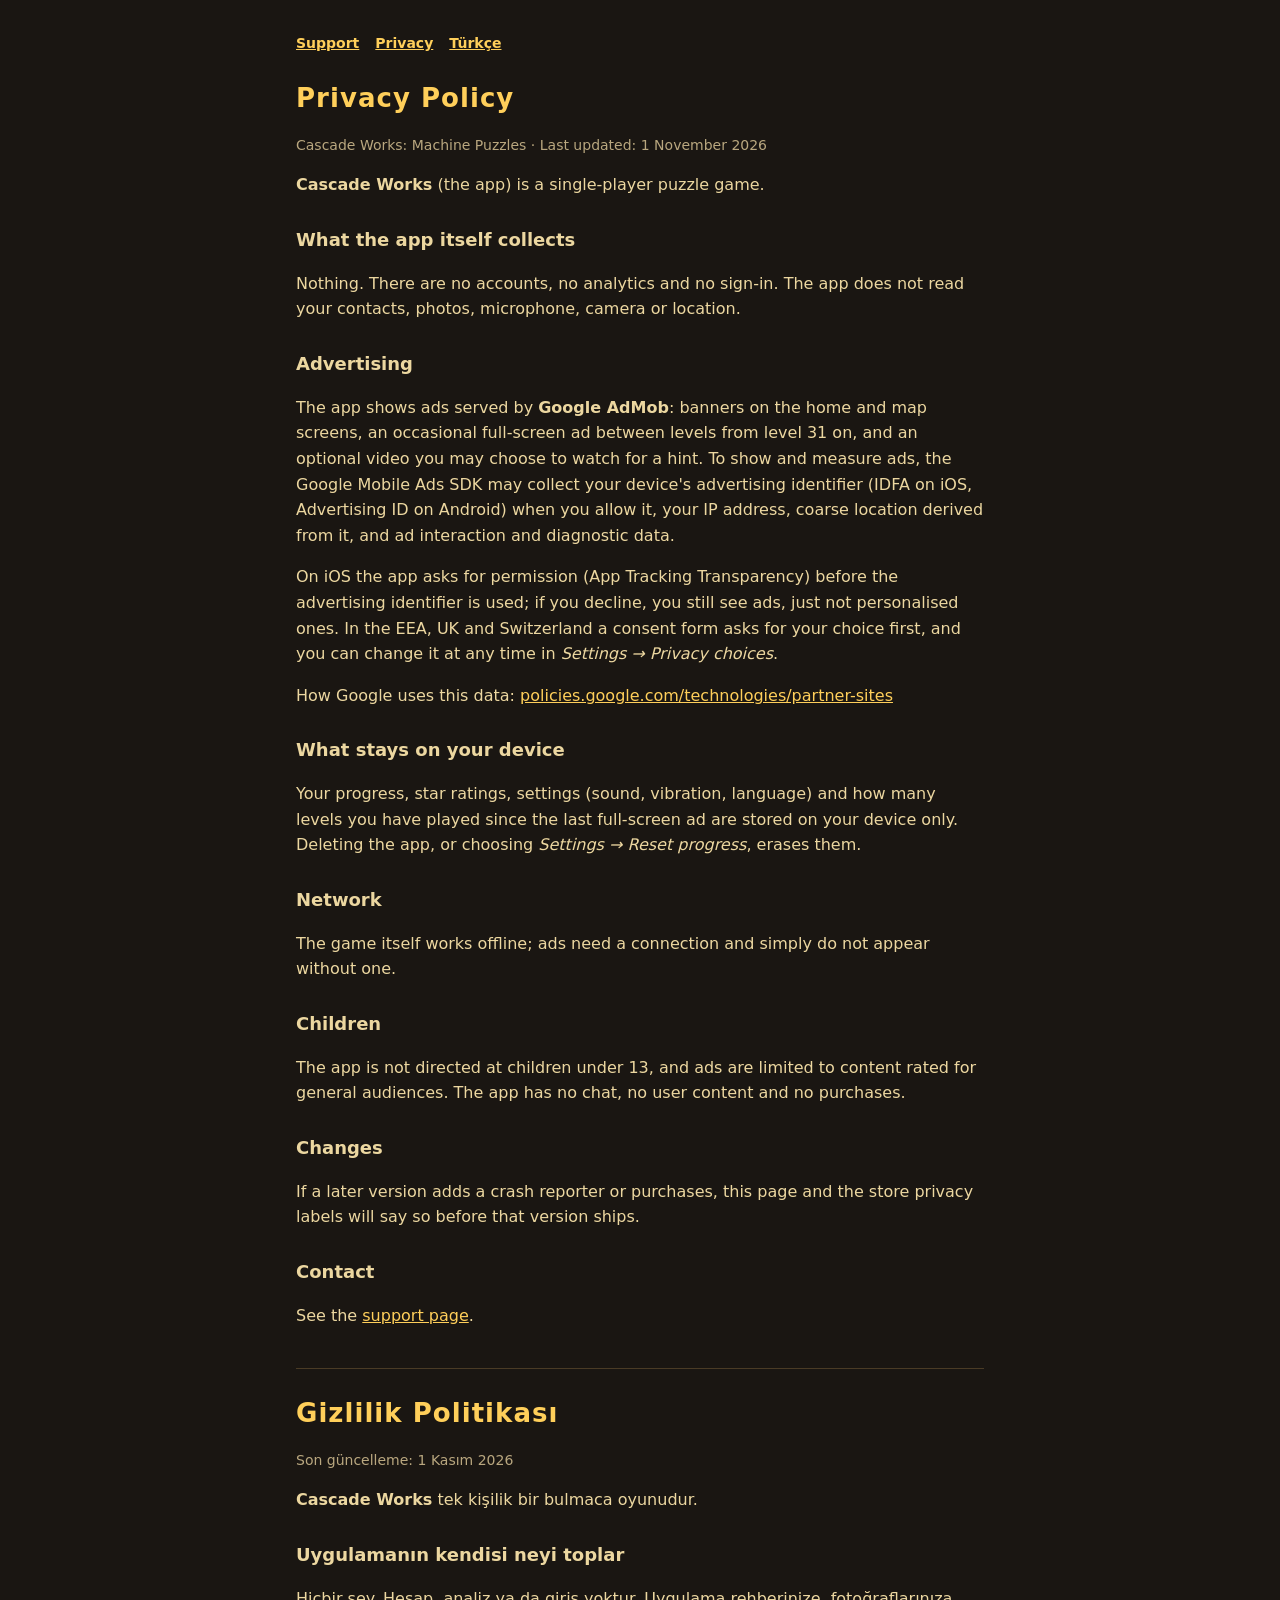
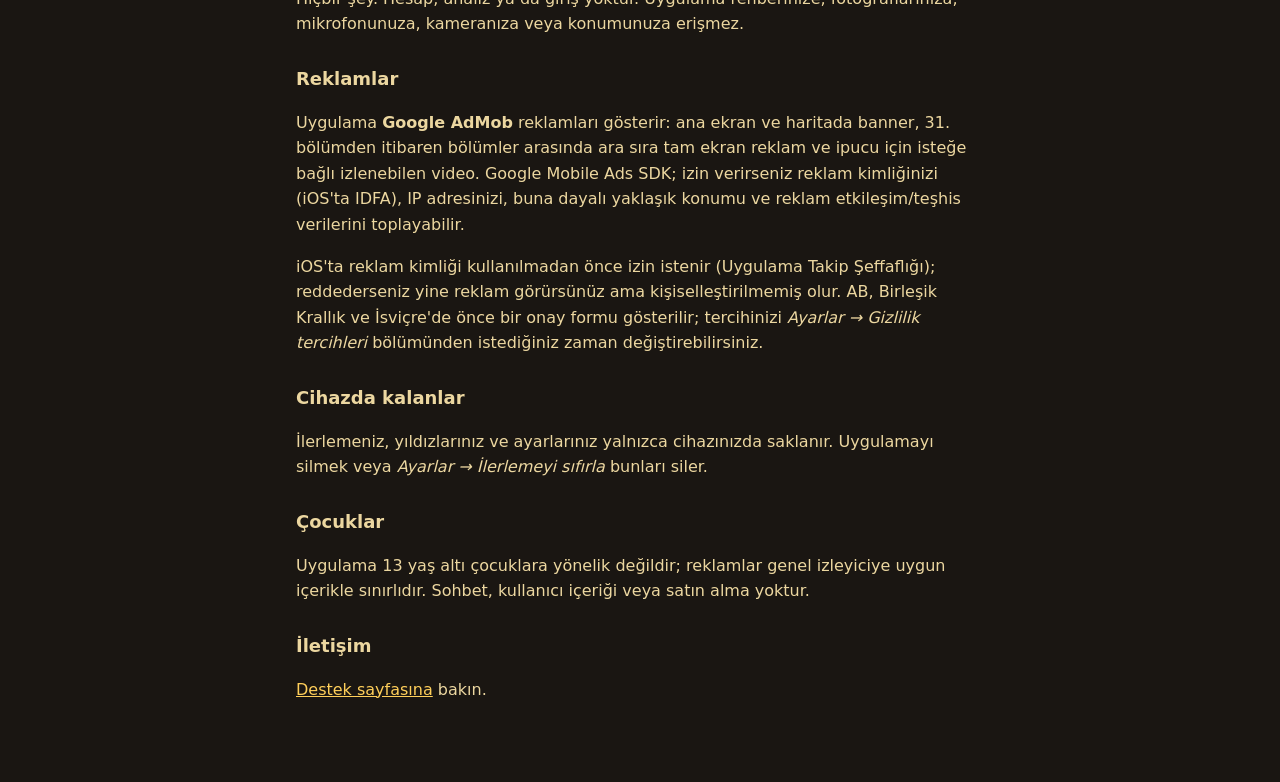
==== privacy.html @ 622adc64 "Add privacy policy page for Cascade Works app This file contains the privacy policy for the Cascade " ====
<!doctype html>
<html lang="en">
<head>
<meta charset="utf-8">
<meta name="viewport" content="width=device-width, initial-scale=1">
<title>Cascade Works — Privacy Policy</title>
<link rel="stylesheet" href="style.css">
</head>
<body>
<main>
<nav><a href="./">Support</a><a href="privacy.html">Privacy</a><a href="#tr">Türkçe</a></nav>
<h1>Privacy Policy</h1>
<p class="muted">Cascade Works: Machine Puzzles · Last updated: 1 November 2026</p>

<p><strong>Cascade Works</strong> (the app) is a single-player puzzle game.</p>

<h2>What the app itself collects</h2>
<p>Nothing. There are no accounts, no analytics and no sign-in. The app does not read your contacts, photos, microphone, camera or location.</p>

<h2>Advertising</h2>
<p>The app shows ads served by <strong>Google AdMob</strong>: banners on the home and map screens, an occasional full-screen ad between levels from level 31 on, and an optional video you may choose to watch for a hint. To show and measure ads, the Google Mobile Ads SDK may collect your device's advertising identifier (IDFA on iOS, Advertising ID on Android) when you allow it, your IP address, coarse location derived from it, and ad interaction and diagnostic data.</p>
<p>On iOS the app asks for permission (App Tracking Transparency) before the advertising identifier is used; if you decline, you still see ads, just not personalised ones. In the EEA, UK and Switzerland a consent form asks for your choice first, and you can change it at any time in <em>Settings → Privacy choices</em>.</p>
<p>How Google uses this data: <a href="https://policies.google.com/technologies/partner-sites">policies.google.com/technologies/partner-sites</a></p>

<h2>What stays on your device</h2>
<p>Your progress, star ratings, settings (sound, vibration, language) and how many levels you have played since the last full-screen ad are stored on your device only. Deleting the app, or choosing <em>Settings → Reset progress</em>, erases them.</p>

<h2>Network</h2>
<p>The game itself works offline; ads need a connection and simply do not appear without one.</p>

<h2>Children</h2>
<p>The app is not directed at children under 13, and ads are limited to content rated for general audiences. The app has no chat, no user content and no purchases.</p>

<h2>Changes</h2>
<p>If a later version adds a crash reporter or purchases, this page and the store privacy labels will say so before that version ships.</p>

<h2>Contact</h2>
<p>See the <a href="./">support page</a>.</p>

<section class="lang" id="tr" lang="tr">
<h1>Gizlilik Politikası</h1>
<p class="muted">Son güncelleme: 1 Kasım 2026</p>
<p><strong>Cascade Works</strong> tek kişilik bir bulmaca oyunudur.</p>
<h2>Uygulamanın kendisi neyi toplar</h2>
<p>Hiçbir şey. Hesap, analiz ya da giriş yoktur. Uygulama rehberinize, fotoğraflarınıza, mikrofonunuza, kameranıza veya konumunuza erişmez.</p>
<h2>Reklamlar</h2>
<p>Uygulama <strong>Google AdMob</strong> reklamları gösterir: ana ekran ve haritada banner, 31. bölümden itibaren bölümler arasında ara sıra tam ekran reklam ve ipucu için isteğe bağlı izlenebilen video. Google Mobile Ads SDK; izin verirseniz reklam kimliğinizi (iOS'ta IDFA), IP adresinizi, buna dayalı yaklaşık konumu ve reklam etkileşim/teşhis verilerini toplayabilir.</p>
<p>iOS'ta reklam kimliği kullanılmadan önce izin istenir (Uygulama Takip Şeffaflığı); reddederseniz yine reklam görürsünüz ama kişiselleştirilmemiş olur. AB, Birleşik Krallık ve İsviçre'de önce bir onay formu gösterilir; tercihinizi <em>Ayarlar → Gizlilik tercihleri</em> bölümünden istediğiniz zaman değiştirebilirsiniz.</p>
<h2>Cihazda kalanlar</h2>
<p>İlerlemeniz, yıldızlarınız ve ayarlarınız yalnızca cihazınızda saklanır. Uygulamayı silmek veya <em>Ayarlar → İlerlemeyi sıfırla</em> bunları siler.</p>
<h2>Çocuklar</h2>
<p>Uygulama 13 yaş altı çocuklara yönelik değildir; reklamlar genel izleyiciye uygun içerikle sınırlıdır. Sohbet, kullanıcı içeriği veya satın alma yoktur.</p>
<h2>İletişim</h2>
<p><a href="./">Destek sayfasına</a> bakın.</p>
</section>
</main>
</body>
</html>
---- style.css ----
:root { --bg: #1a1612; --card: #241d16; --ink: #ecd7a0; --muted: #b9a77f; --accent: #ffcf5a; --line: #4a3b25; }
* { box-sizing: border-box; }
body { margin: 0; background: var(--bg); color: var(--ink); font: 16px/1.6 system-ui, -apple-system, "Segoe UI", sans-serif; }
main { max-width: 720px; margin: 0 auto; padding: 32px 16px 64px; }
h1 { color: var(--accent); font-size: 26px; letter-spacing: .04em; margin: 0 0 4px; }
h2 { font-size: 18px; margin: 28px 0 6px; }
p, li { color: var(--ink); } .muted { color: var(--muted); font-size: 14px; }
a { color: var(--accent); }
nav { display: flex; gap: 16px; margin-bottom: 24px; font-weight: 700; font-size: 14px; }
.lang { border-top: 1px solid var(--line); margin-top: 40px; padding-top: 24px; }
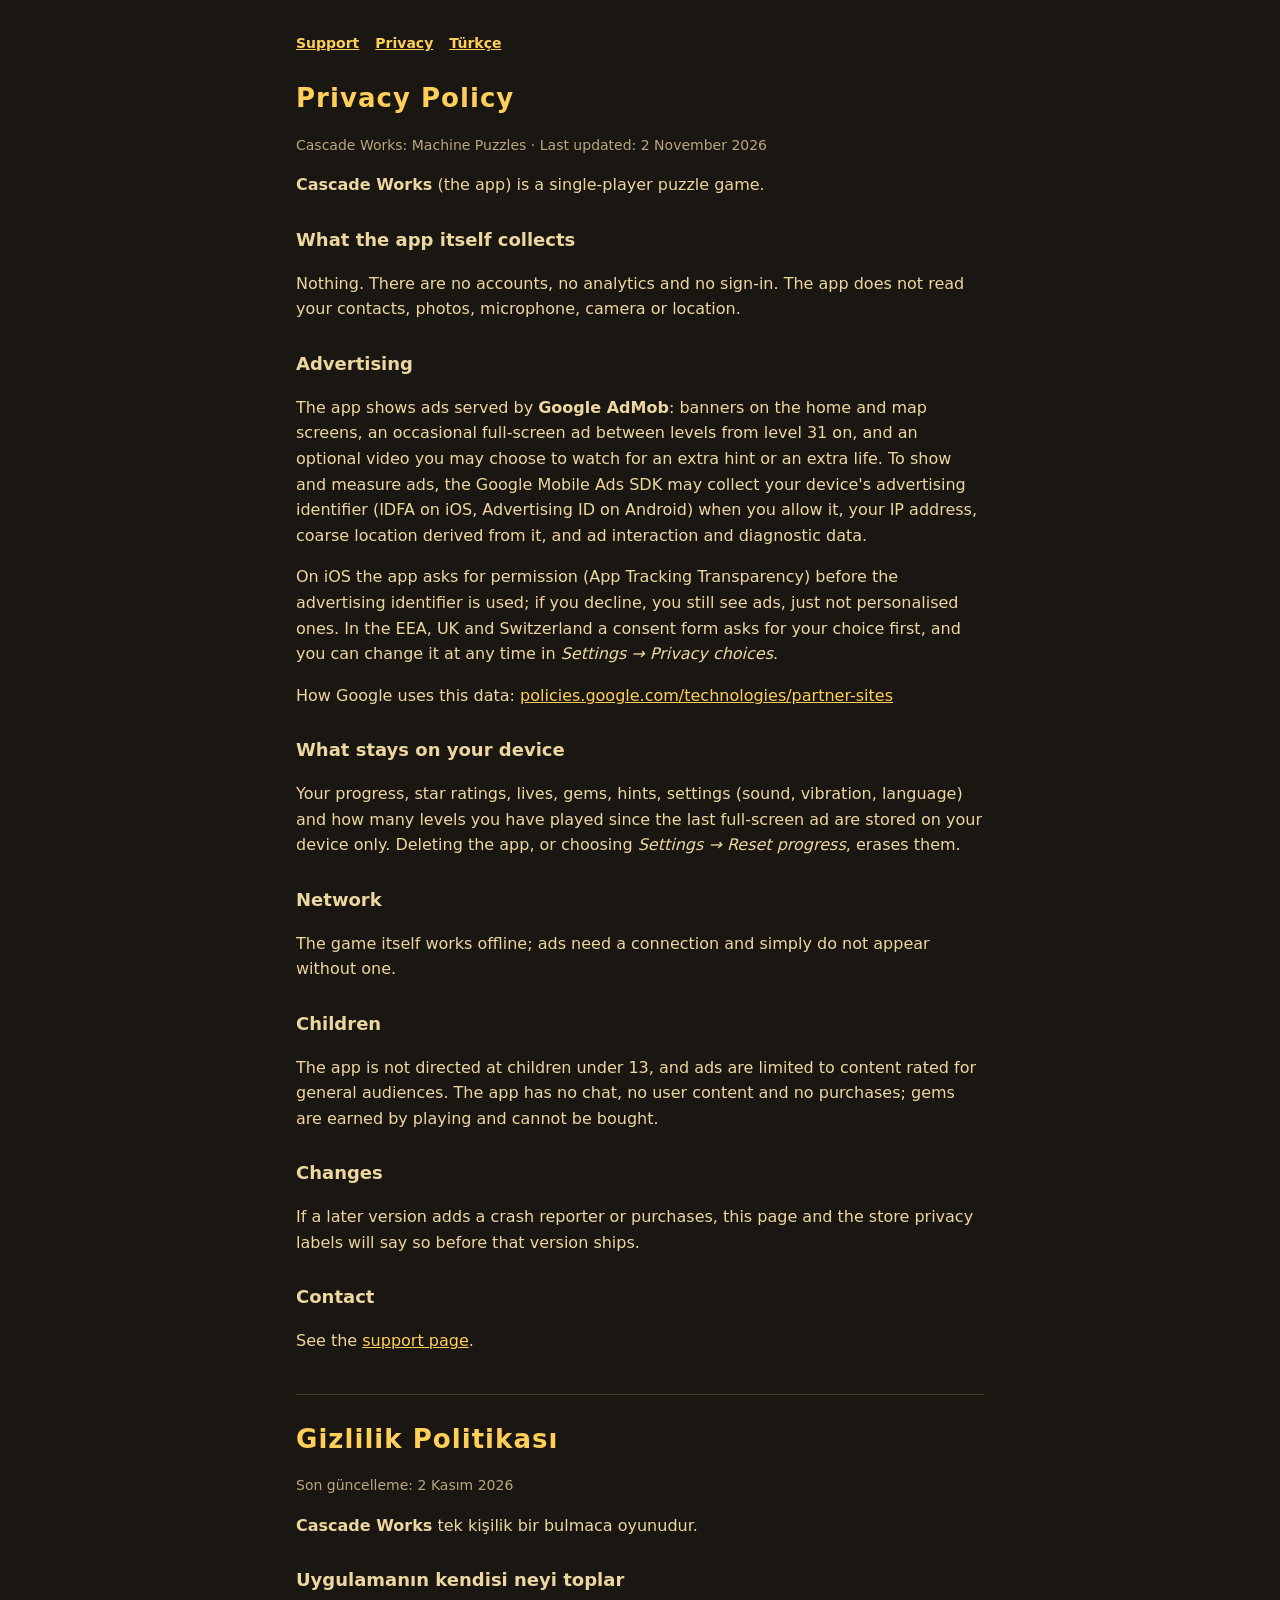
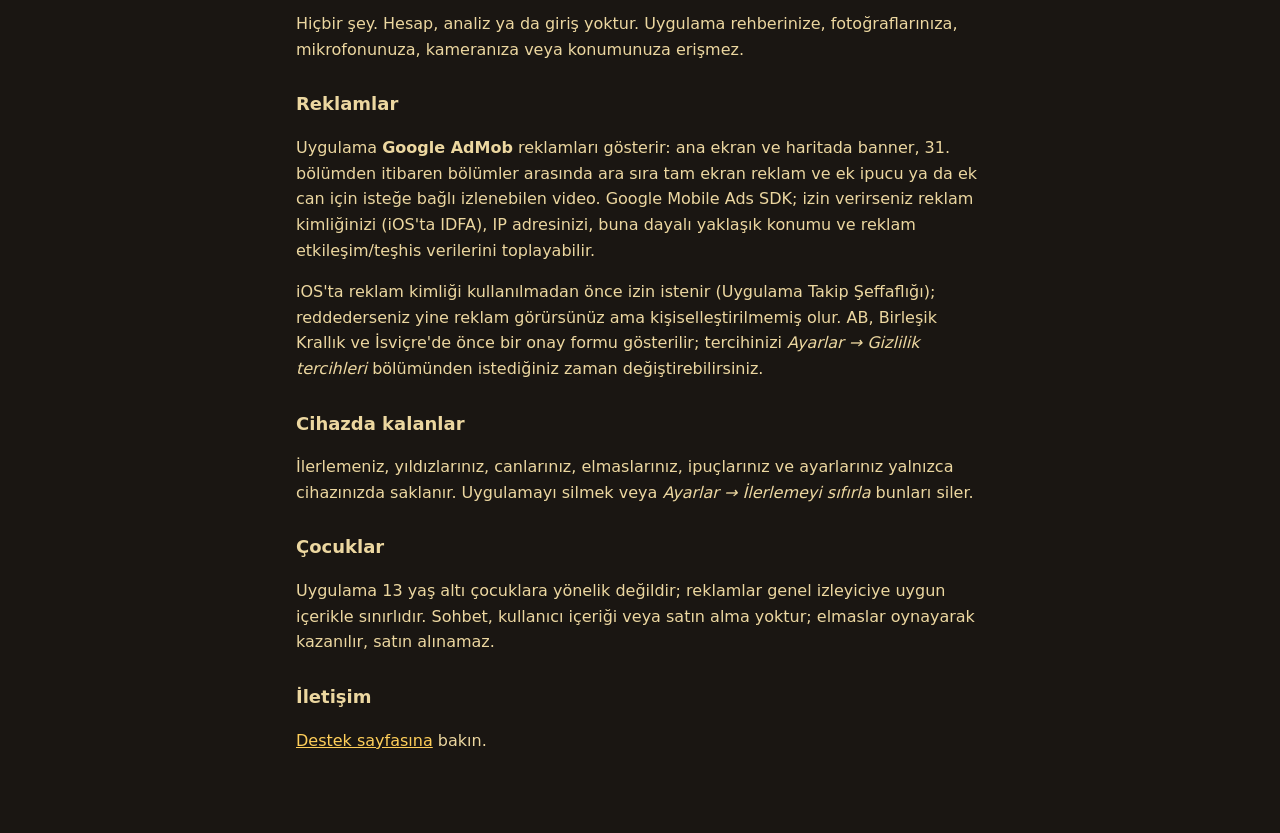
==== commit 8a54d2cc: "Privacy: rewarded video for hints and lives Updated last modified date and clarified app features re" ====
--- a/privacy.html
+++ b/privacy.html
@@ -10,7 +10,7 @@
 <main>
 <nav><a href="./">Support</a><a href="privacy.html">Privacy</a><a href="#tr">Türkçe</a></nav>
 <h1>Privacy Policy</h1>
-<p class="muted">Cascade Works: Machine Puzzles · Last updated: 1 November 2026</p>
+<p class="muted">Cascade Works: Machine Puzzles · Last updated: 2 November 2026</p>
 
 <p><strong>Cascade Works</strong> (the app) is a single-player puzzle game.</p>
 
@@ -18,18 +18,18 @@
 <p>Nothing. There are no accounts, no analytics and no sign-in. The app does not read your contacts, photos, microphone, camera or location.</p>
 
 <h2>Advertising</h2>
-<p>The app shows ads served by <strong>Google AdMob</strong>: banners on the home and map screens, an occasional full-screen ad between levels from level 31 on, and an optional video you may choose to watch for a hint. To show and measure ads, the Google Mobile Ads SDK may collect your device's advertising identifier (IDFA on iOS, Advertising ID on Android) when you allow it, your IP address, coarse location derived from it, and ad interaction and diagnostic data.</p>
+<p>The app shows ads served by <strong>Google AdMob</strong>: banners on the home and map screens, an occasional full-screen ad between levels from level 31 on, and an optional video you may choose to watch for an extra hint or an extra life. To show and measure ads, the Google Mobile Ads SDK may collect your device's advertising identifier (IDFA on iOS, Advertising ID on Android) when you allow it, your IP address, coarse location derived from it, and ad interaction and diagnostic data.</p>
 <p>On iOS the app asks for permission (App Tracking Transparency) before the advertising identifier is used; if you decline, you still see ads, just not personalised ones. In the EEA, UK and Switzerland a consent form asks for your choice first, and you can change it at any time in <em>Settings → Privacy choices</em>.</p>
 <p>How Google uses this data: <a href="https://policies.google.com/technologies/partner-sites">policies.google.com/technologies/partner-sites</a></p>
 
 <h2>What stays on your device</h2>
-<p>Your progress, star ratings, settings (sound, vibration, language) and how many levels you have played since the last full-screen ad are stored on your device only. Deleting the app, or choosing <em>Settings → Reset progress</em>, erases them.</p>
+<p>Your progress, star ratings, lives, gems, hints, settings (sound, vibration, language) and how many levels you have played since the last full-screen ad are stored on your device only. Deleting the app, or choosing <em>Settings → Reset progress</em>, erases them.</p>
 
 <h2>Network</h2>
 <p>The game itself works offline; ads need a connection and simply do not appear without one.</p>
 
 <h2>Children</h2>
-<p>The app is not directed at children under 13, and ads are limited to content rated for general audiences. The app has no chat, no user content and no purchases.</p>
+<p>The app is not directed at children under 13, and ads are limited to content rated for general audiences. The app has no chat, no user content and no purchases; gems are earned by playing and cannot be bought.</p>
 
 <h2>Changes</h2>
 <p>If a later version adds a crash reporter or purchases, this page and the store privacy labels will say so before that version ships.</p>
@@ -39,17 +39,17 @@
 
 <section class="lang" id="tr" lang="tr">
 <h1>Gizlilik Politikası</h1>
-<p class="muted">Son güncelleme: 1 Kasım 2026</p>
+<p class="muted">Son güncelleme: 2 Kasım 2026</p>
 <p><strong>Cascade Works</strong> tek kişilik bir bulmaca oyunudur.</p>
 <h2>Uygulamanın kendisi neyi toplar</h2>
 <p>Hiçbir şey. Hesap, analiz ya da giriş yoktur. Uygulama rehberinize, fotoğraflarınıza, mikrofonunuza, kameranıza veya konumunuza erişmez.</p>
 <h2>Reklamlar</h2>
-<p>Uygulama <strong>Google AdMob</strong> reklamları gösterir: ana ekran ve haritada banner, 31. bölümden itibaren bölümler arasında ara sıra tam ekran reklam ve ipucu için isteğe bağlı izlenebilen video. Google Mobile Ads SDK; izin verirseniz reklam kimliğinizi (iOS'ta IDFA), IP adresinizi, buna dayalı yaklaşık konumu ve reklam etkileşim/teşhis verilerini toplayabilir.</p>
+<p>Uygulama <strong>Google AdMob</strong> reklamları gösterir: ana ekran ve haritada banner, 31. bölümden itibaren bölümler arasında ara sıra tam ekran reklam ve ek ipucu ya da ek can için isteğe bağlı izlenebilen video. Google Mobile Ads SDK; izin verirseniz reklam kimliğinizi (iOS'ta IDFA), IP adresinizi, buna dayalı yaklaşık konumu ve reklam etkileşim/teşhis verilerini toplayabilir.</p>
 <p>iOS'ta reklam kimliği kullanılmadan önce izin istenir (Uygulama Takip Şeffaflığı); reddederseniz yine reklam görürsünüz ama kişiselleştirilmemiş olur. AB, Birleşik Krallık ve İsviçre'de önce bir onay formu gösterilir; tercihinizi <em>Ayarlar → Gizlilik tercihleri</em> bölümünden istediğiniz zaman değiştirebilirsiniz.</p>
 <h2>Cihazda kalanlar</h2>
-<p>İlerlemeniz, yıldızlarınız ve ayarlarınız yalnızca cihazınızda saklanır. Uygulamayı silmek veya <em>Ayarlar → İlerlemeyi sıfırla</em> bunları siler.</p>
+<p>İlerlemeniz, yıldızlarınız, canlarınız, elmaslarınız, ipuçlarınız ve ayarlarınız yalnızca cihazınızda saklanır. Uygulamayı silmek veya <em>Ayarlar → İlerlemeyi sıfırla</em> bunları siler.</p>
 <h2>Çocuklar</h2>
-<p>Uygulama 13 yaş altı çocuklara yönelik değildir; reklamlar genel izleyiciye uygun içerikle sınırlıdır. Sohbet, kullanıcı içeriği veya satın alma yoktur.</p>
+<p>Uygulama 13 yaş altı çocuklara yönelik değildir; reklamlar genel izleyiciye uygun içerikle sınırlıdır. Sohbet, kullanıcı içeriği veya satın alma yoktur; elmaslar oynayarak kazanılır, satın alınamaz.</p>
 <h2>İletişim</h2>
 <p><a href="./">Destek sayfasına</a> bakın.</p>
 </section>
